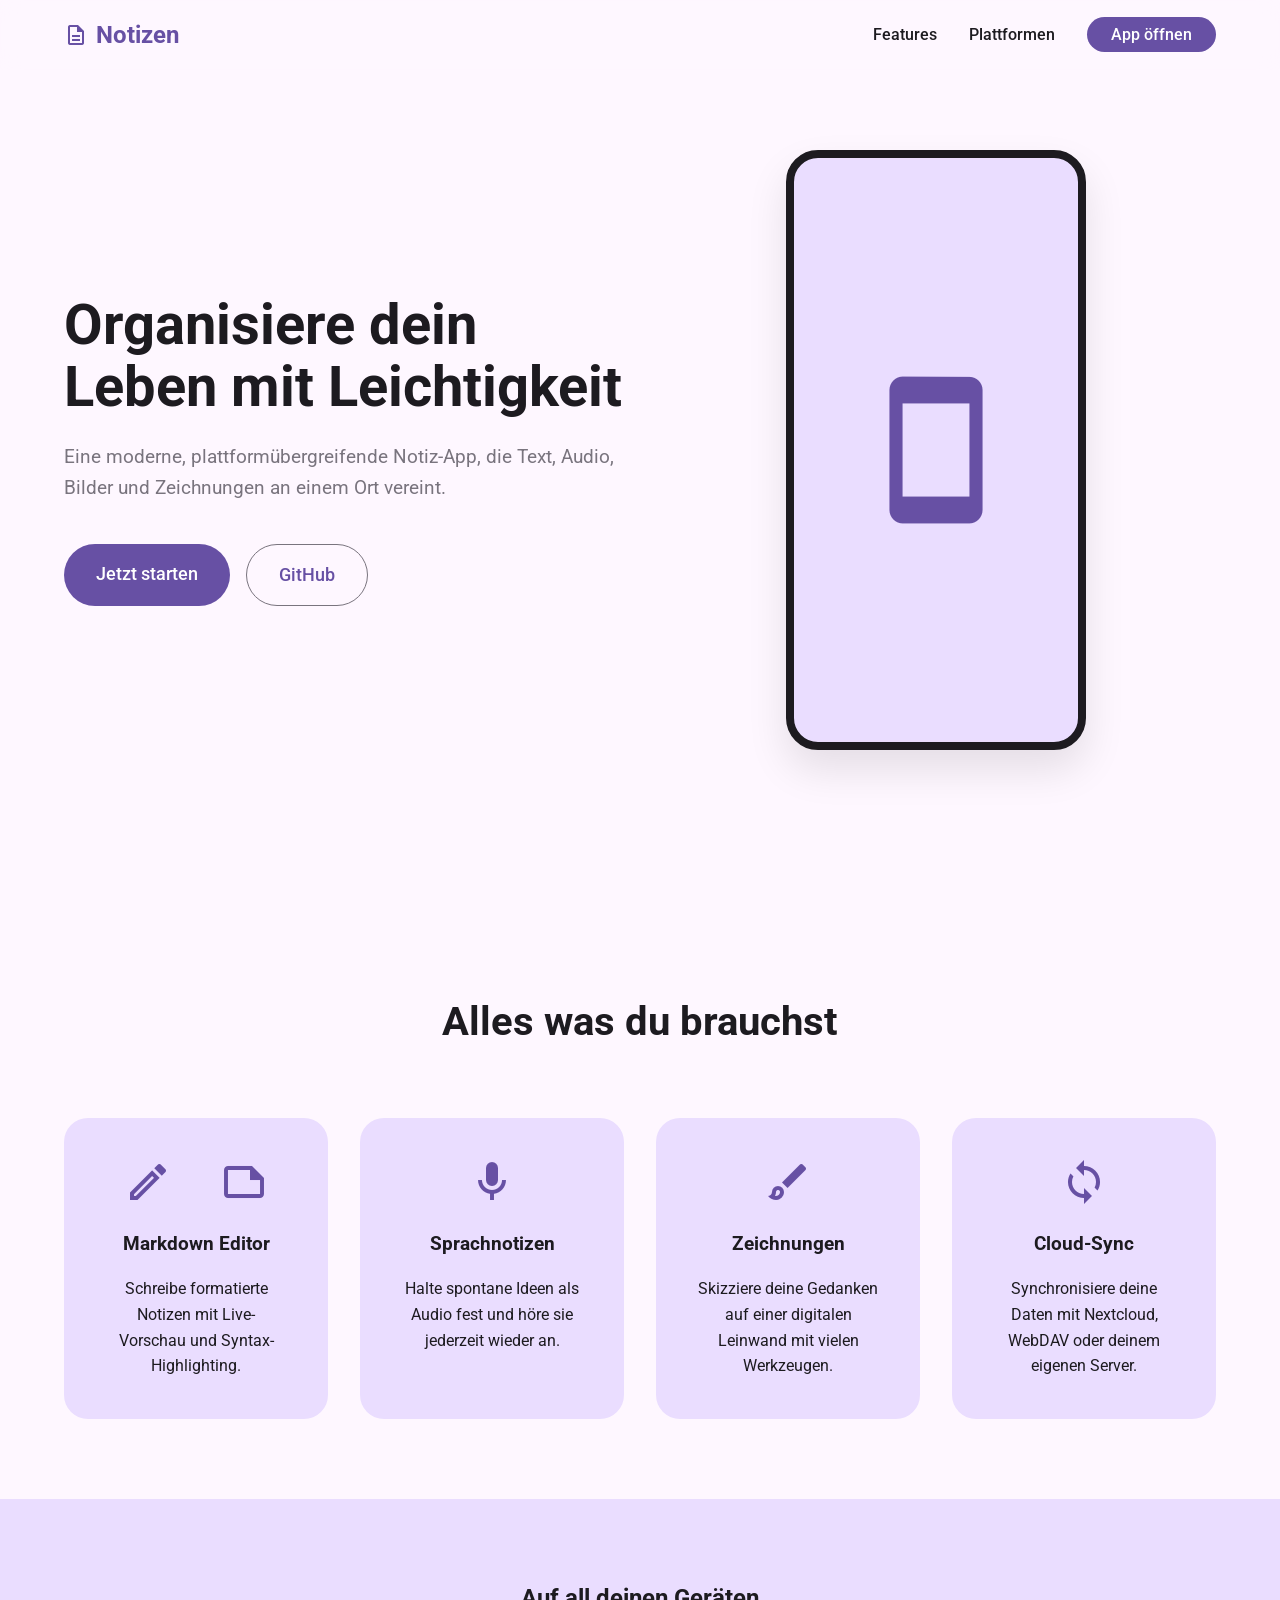
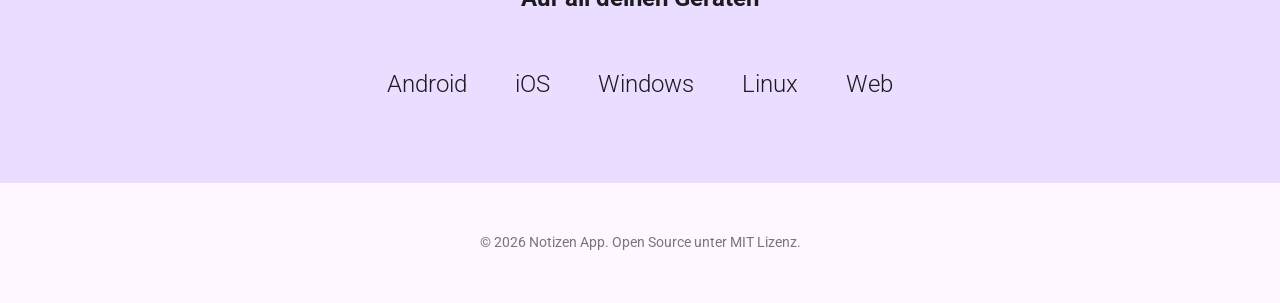
==== homepage/index.html @ 43bef4fa "Add project homepage and update docker-compose and roadmap" ====
<!DOCTYPE html>
<html lang="de">
<head>
    <meta charset="UTF-8">
    <meta name="viewport" content="width=device-width, initial-scale=1.0">
    <title>Notizen App - Deine Gedanken, überall</title>
    <link rel="stylesheet" href="style.css">
    <link rel="stylesheet" href="https://fonts.googleapis.com/css2?family=Roboto:wght@300;400;500;700&display=swap">
    <link rel="stylesheet" href="https://fonts.googleapis.com/icon?family=Material+Icons+Outlined">
</head>
<body>
    <header>
        <nav>
            <div class="logo">
                <span class="material-icons-outlined">description</span>
                Notizen
            </div>
            <ul>
                <li><a href="#features">Features</a></li>
                <li><a href="#platforms">Plattformen</a></li>
                <li><a href="http://localhost:8080" class="btn-primary">App öffnen</a></li>
            </ul>
        </nav>
    </header>

    <main>
        <section class="hero">
            <div class="hero-content">
                <h1>Organisiere dein Leben mit Leichtigkeit</h1>
                <p>Eine moderne, plattformübergreifende Notiz-App, die Text, Audio, Bilder und Zeichnungen an einem Ort vereint.</p>
                <div class="hero-btns">
                    <a href="http://localhost:8080" class="btn-large">Jetzt starten</a>
                    <a href="https://github.com/KayBeckmann/Notizen" class="btn-outline">GitHub</a>
                </div>
            </div>
            <div class="hero-image">
                <div class="mockup">
                    <span class="material-icons-outlined">smartphone</span>
                </div>
            </div>
        </section>

        <section id="features" class="features">
            <h2>Alles was du brauchst</h2>
            <div class="feature-grid">
                <div class="feature-card">
                    <span class="material-icons-outlined">edit_note</span>
                    <h3>Markdown Editor</h3>
                    <p>Schreibe formatierte Notizen mit Live-Vorschau und Syntax-Highlighting.</p>
                </div>
                <div class="feature-card">
                    <span class="material-icons-outlined">mic</span>
                    <h3>Sprachnotizen</h3>
                    <p>Halte spontane Ideen als Audio fest und höre sie jederzeit wieder an.</p>
                </div>
                <div class="feature-card">
                    <span class="material-icons-outlined">brush</span>
                    <h3>Zeichnungen</h3>
                    <p>Skizziere deine Gedanken auf einer digitalen Leinwand mit vielen Werkzeugen.</p>
                </div>
                <div class="feature-card">
                    <span class="material-icons-outlined">sync</span>
                    <h3>Cloud-Sync</h3>
                    <p>Synchronisiere deine Daten mit Nextcloud, WebDAV oder deinem eigenen Server.</p>
                </div>
            </div>
        </section>

        <section id="platforms" class="platforms">
            <h2>Auf all deinen Geräten</h2>
            <div class="platform-list">
                <span>Android</span>
                <span>iOS</span>
                <span>Windows</span>
                <span>Linux</span>
                <span>Web</span>
            </div>
        </section>
    </main>

    <footer>
        <p>&copy; 2026 Notizen App. Open Source unter MIT Lizenz.</p>
    </footer>
</body>
</html>
---- homepage/style.css ----
:root {
    --primary: #6750a4;
    --on-primary: #ffffff;
    --primary-container: #eaddff;
    --on-primary-container: #21005d;
    --surface: #fef7ff;
    --on-surface: #1d1b20;
    --outline: #79747e;
    --transition: all 0.3s ease;
}

* {
    margin: 0;
    padding: 0;
    box-sizing: border-box;
}

body {
    font-family: 'Roboto', sans-serif;
    background-color: var(--surface);
    color: var(--on-surface);
    line-height: 1.6;
}

header {
    padding: 1rem 5%;
    background-color: rgba(254, 247, 255, 0.8);
    backdrop-filter: blur(10px);
    position: sticky;
    top: 0;
    z-index: 100;
}

nav {
    display: flex;
    justify-content: space-between;
    align-items: center;
}

.logo {
    display: flex;
    align-items: center;
    gap: 0.5rem;
    font-size: 1.5rem;
    font-weight: 700;
    color: var(--primary);
}

nav ul {
    display: flex;
    list-style: none;
    gap: 2rem;
    align-items: center;
}

nav a {
    text-decoration: none;
    color: var(--on-surface);
    font-weight: 500;
    transition: var(--transition);
}

nav a:hover {
    color: var(--primary);
}

.btn-primary {
    background-color: var(--primary);
    color: var(--on-primary) !important;
    padding: 0.5rem 1.5rem;
    border-radius: 2rem;
}

.hero {
    padding: 5rem 5% 10rem;
    display: flex;
    align-items: center;
    justify-content: space-between;
    gap: 2rem;
    overflow: hidden;
}

.hero-content {
    flex: 1;
    max-width: 600px;
}

.hero h1 {
    font-size: 3.5rem;
    line-height: 1.1;
    margin-bottom: 1.5rem;
    color: var(--on-surface);
}

.hero p {
    font-size: 1.2rem;
    color: var(--outline);
    margin-bottom: 2.5rem;
}

.hero-btns {
    display: flex;
    gap: 1rem;
}

.btn-large {
    background-color: var(--primary);
    color: var(--on-primary);
    text-decoration: none;
    padding: 1rem 2rem;
    border-radius: 2rem;
    font-weight: 500;
    font-size: 1.1rem;
    transition: var(--transition);
}

.btn-large:hover {
    box-shadow: 0 4px 12px rgba(103, 80, 164, 0.3);
}

.btn-outline {
    border: 1px solid var(--outline);
    color: var(--primary);
    text-decoration: none;
    padding: 1rem 2rem;
    border-radius: 2rem;
    font-weight: 500;
    font-size: 1.1rem;
    transition: var(--transition);
}

.btn-outline:hover {
    background-color: var(--primary-container);
}

.hero-image {
    flex: 1;
    display: flex;
    justify-content: center;
}

.mockup {
    width: 300px;
    height: 600px;
    background-color: var(--primary-container);
    border-radius: 2rem;
    display: flex;
    align-items: center;
    justify-content: center;
    border: 8px solid var(--on-surface);
    box-shadow: 0 20px 40px rgba(0,0,0,0.1);
}

.mockup span {
    font-size: 10rem;
    color: var(--primary);
}

.features {
    padding: 5rem 5%;
    text-align: center;
}

.features h2 {
    font-size: 2.5rem;
    margin-bottom: 4rem;
}

.feature-grid {
    display: grid;
    grid-template-columns: repeat(auto-fit, minmax(250px, 1fr));
    gap: 2rem;
}

.feature-card {
    background-color: var(--primary-container);
    padding: 2.5rem;
    border-radius: 1.5rem;
    transition: var(--transition);
}

.feature-card:hover {
    transform: translateY(-10px);
}

.feature-card span {
    font-size: 3rem;
    color: var(--primary);
    margin-bottom: 1.5rem;
}

.feature-card h3 {
    margin-bottom: 1rem;
}

.platforms {
    padding: 5rem 5%;
    text-align: center;
    background-color: var(--primary-container);
}

.platforms h2 {
    margin-bottom: 3rem;
}

.platform-list {
    display: flex;
    justify-content: center;
    gap: 3rem;
    flex-wrap: wrap;
    font-size: 1.5rem;
    font-weight: 300;
}

footer {
    padding: 3rem 5%;
    text-align: center;
    color: var(--outline);
    font-size: 0.9rem;
}

@media (max-width: 900px) {
    .hero {
        flex-direction: column;
        text-align: center;
        padding-bottom: 5rem;
    }
    .hero-btns {
        justify-content: center;
    }
    .hero h1 {
        font-size: 2.5rem;
    }
}
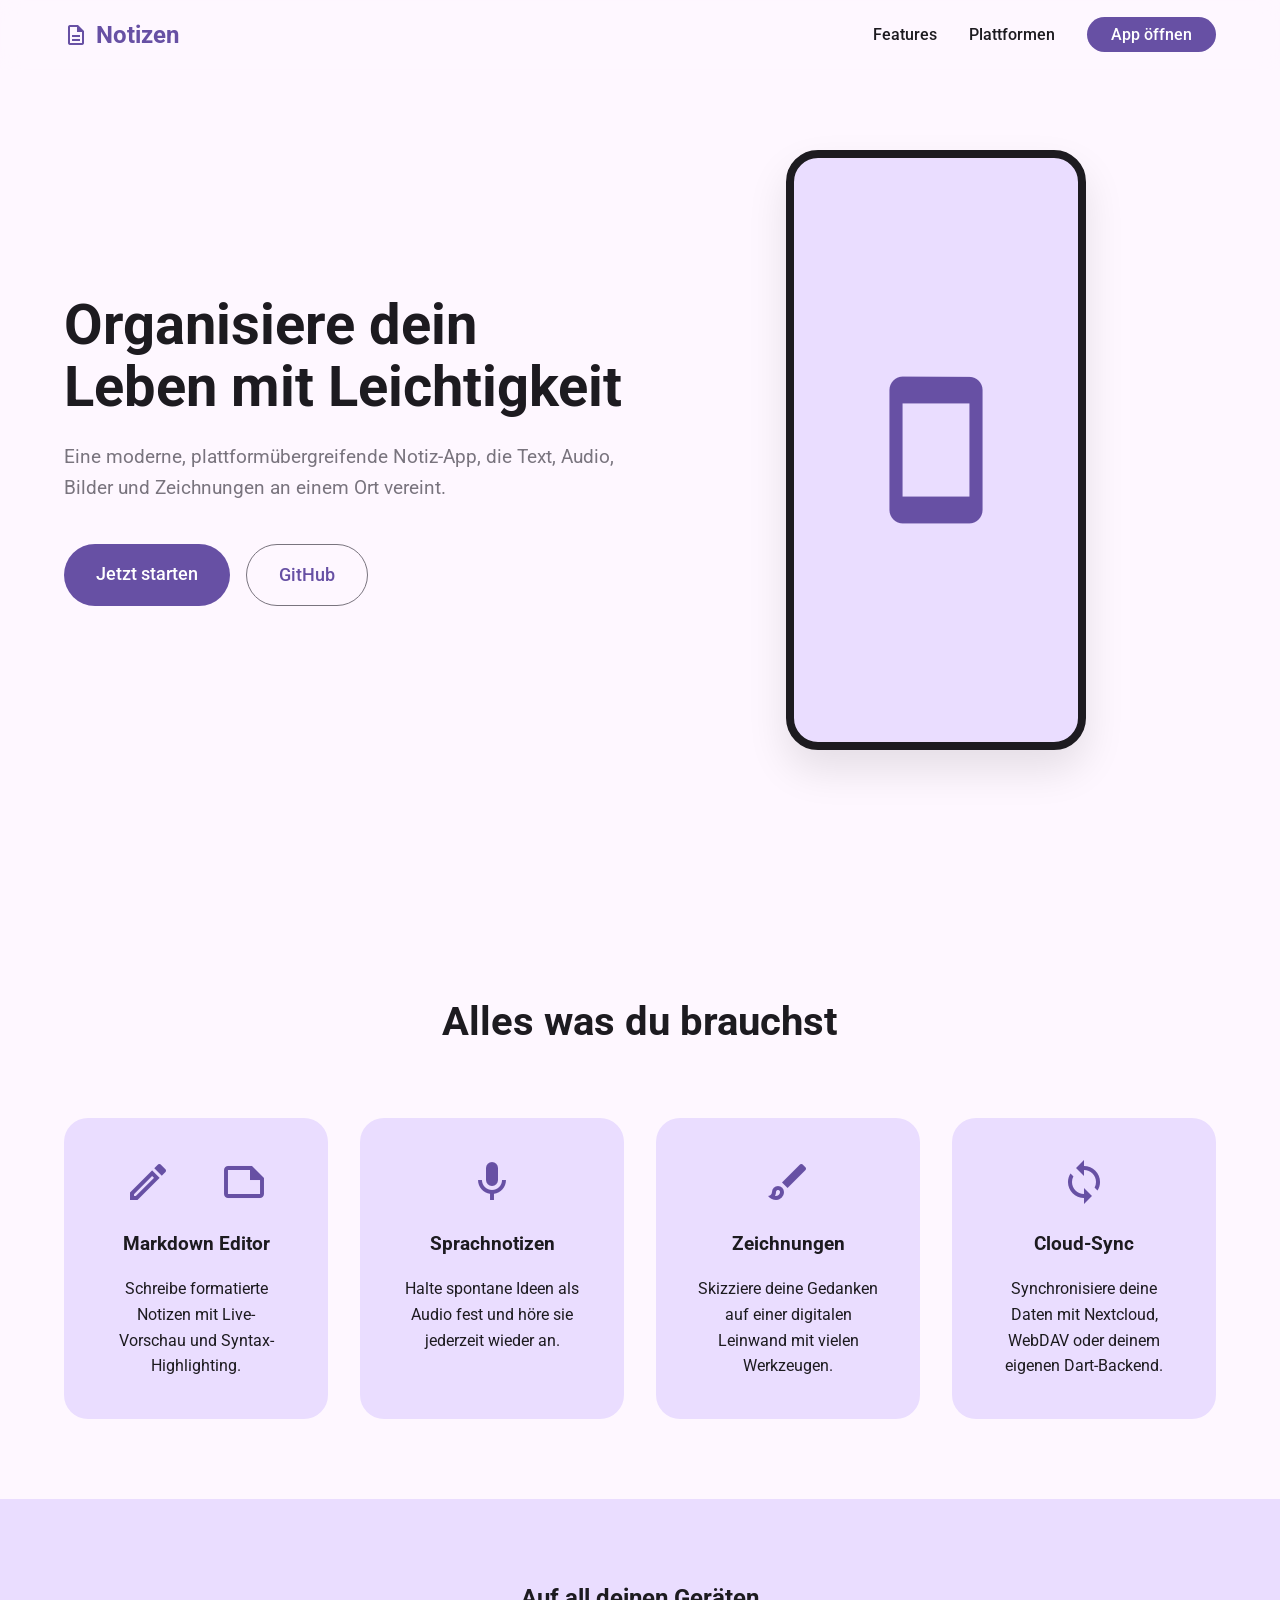
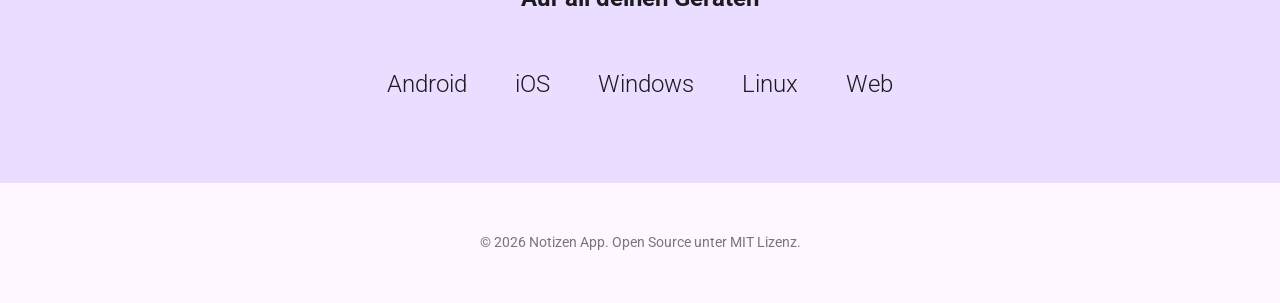
==== commit 94edeff8: "Add Dart-based sync backend structure and docker integration" ====
--- a/homepage/index.html
+++ b/homepage/index.html
@@ -61,7 +61,7 @@
                 <div class="feature-card">
                     <span class="material-icons-outlined">sync</span>
                     <h3>Cloud-Sync</h3>
-                    <p>Synchronisiere deine Daten mit Nextcloud, WebDAV oder deinem eigenen Server.</p>
+                    <p>Synchronisiere deine Daten mit Nextcloud, WebDAV oder deinem eigenen Dart-Backend.</p>
                 </div>
             </div>
         </section>
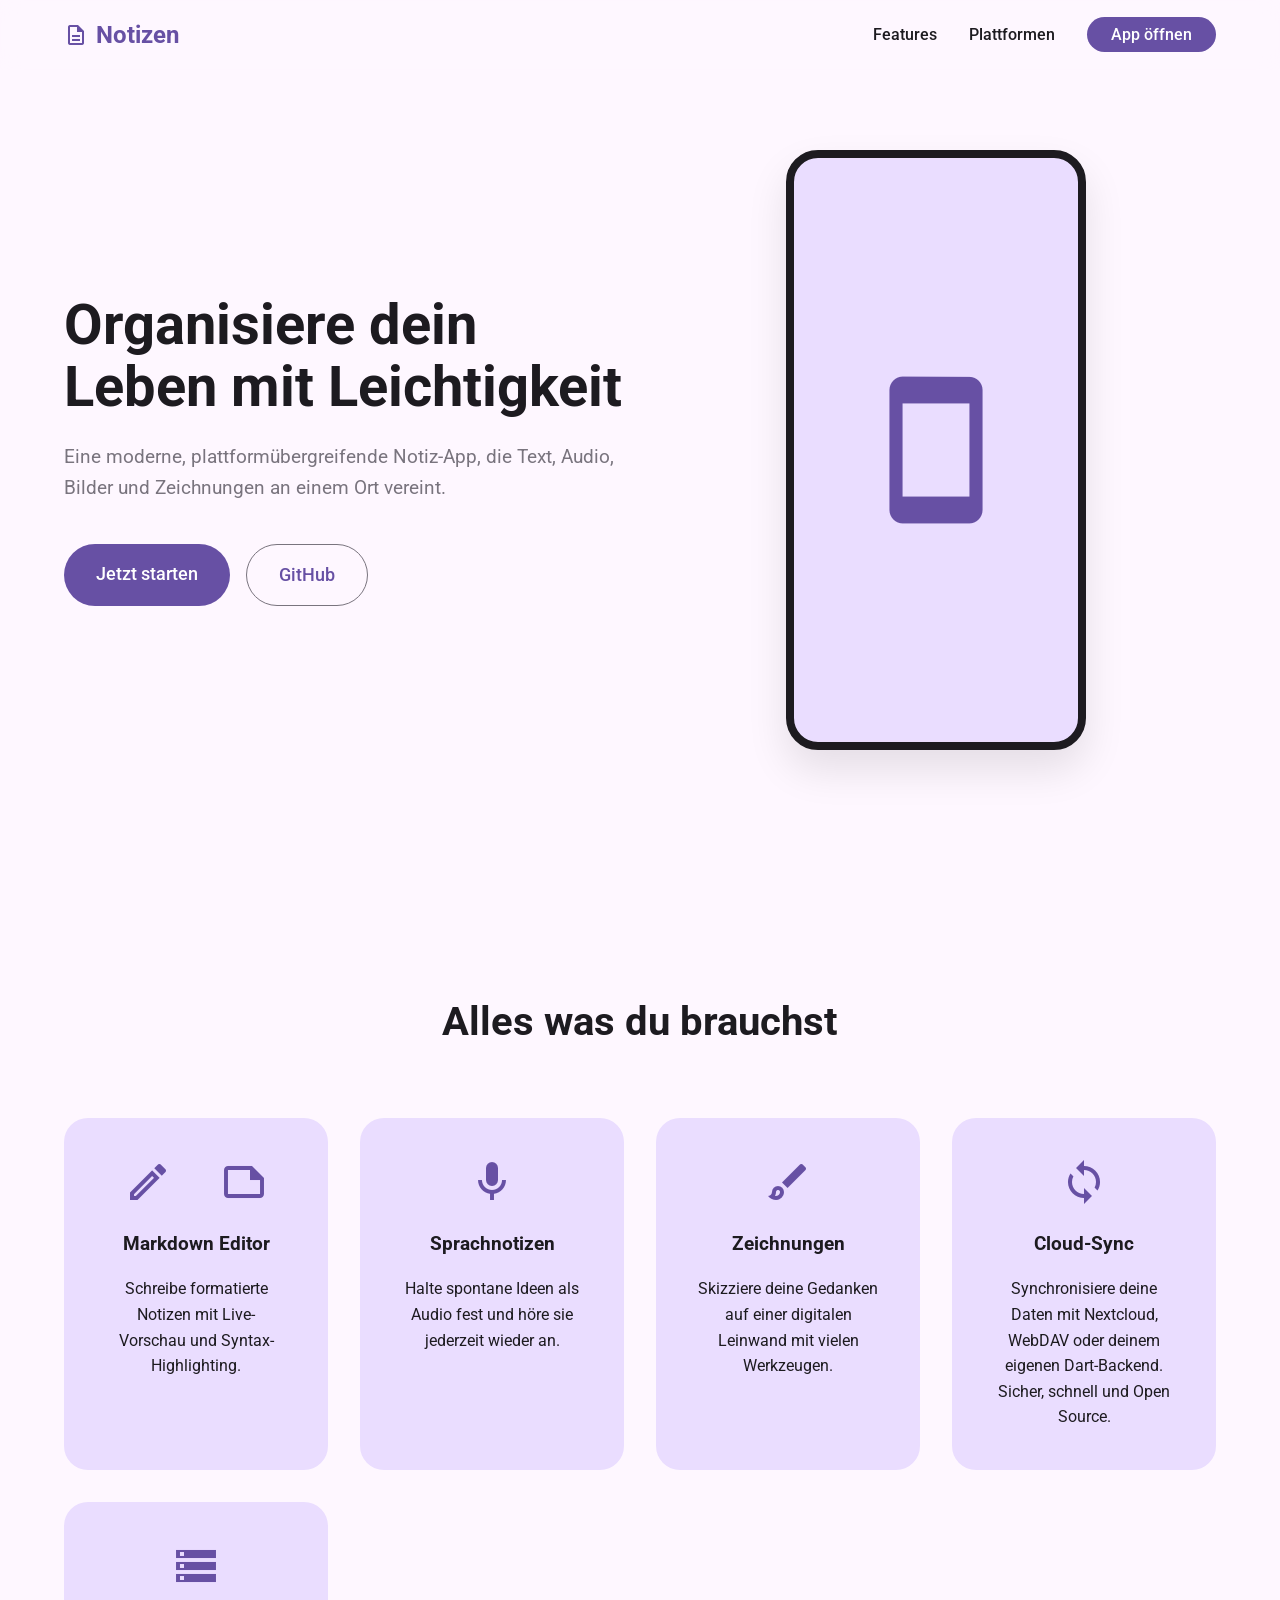
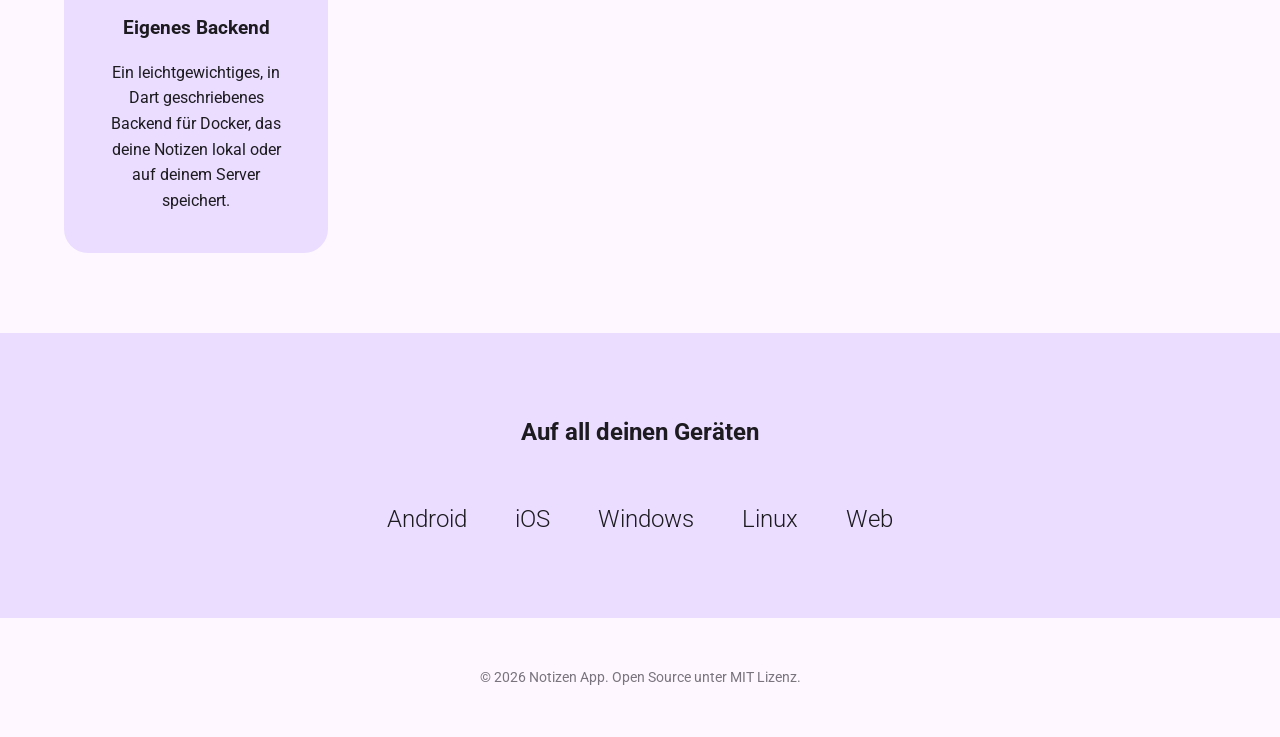
==== commit 75a1d984: "Finalize sync backend setup and update documentation" ====
--- a/homepage/index.html
+++ b/homepage/index.html
@@ -61,7 +61,12 @@
                 <div class="feature-card">
                     <span class="material-icons-outlined">sync</span>
                     <h3>Cloud-Sync</h3>
-                    <p>Synchronisiere deine Daten mit Nextcloud, WebDAV oder deinem eigenen Dart-Backend.</p>
+                    <p>Synchronisiere deine Daten mit Nextcloud, WebDAV oder deinem eigenen Dart-Backend. Sicher, schnell und Open Source.</p>
+                </div>
+                <div class="feature-card">
+                    <span class="material-icons-outlined">storage</span>
+                    <h3>Eigenes Backend</h3>
+                    <p>Ein leichtgewichtiges, in Dart geschriebenes Backend für Docker, das deine Notizen lokal oder auf deinem Server speichert.</p>
                 </div>
             </div>
         </section>
